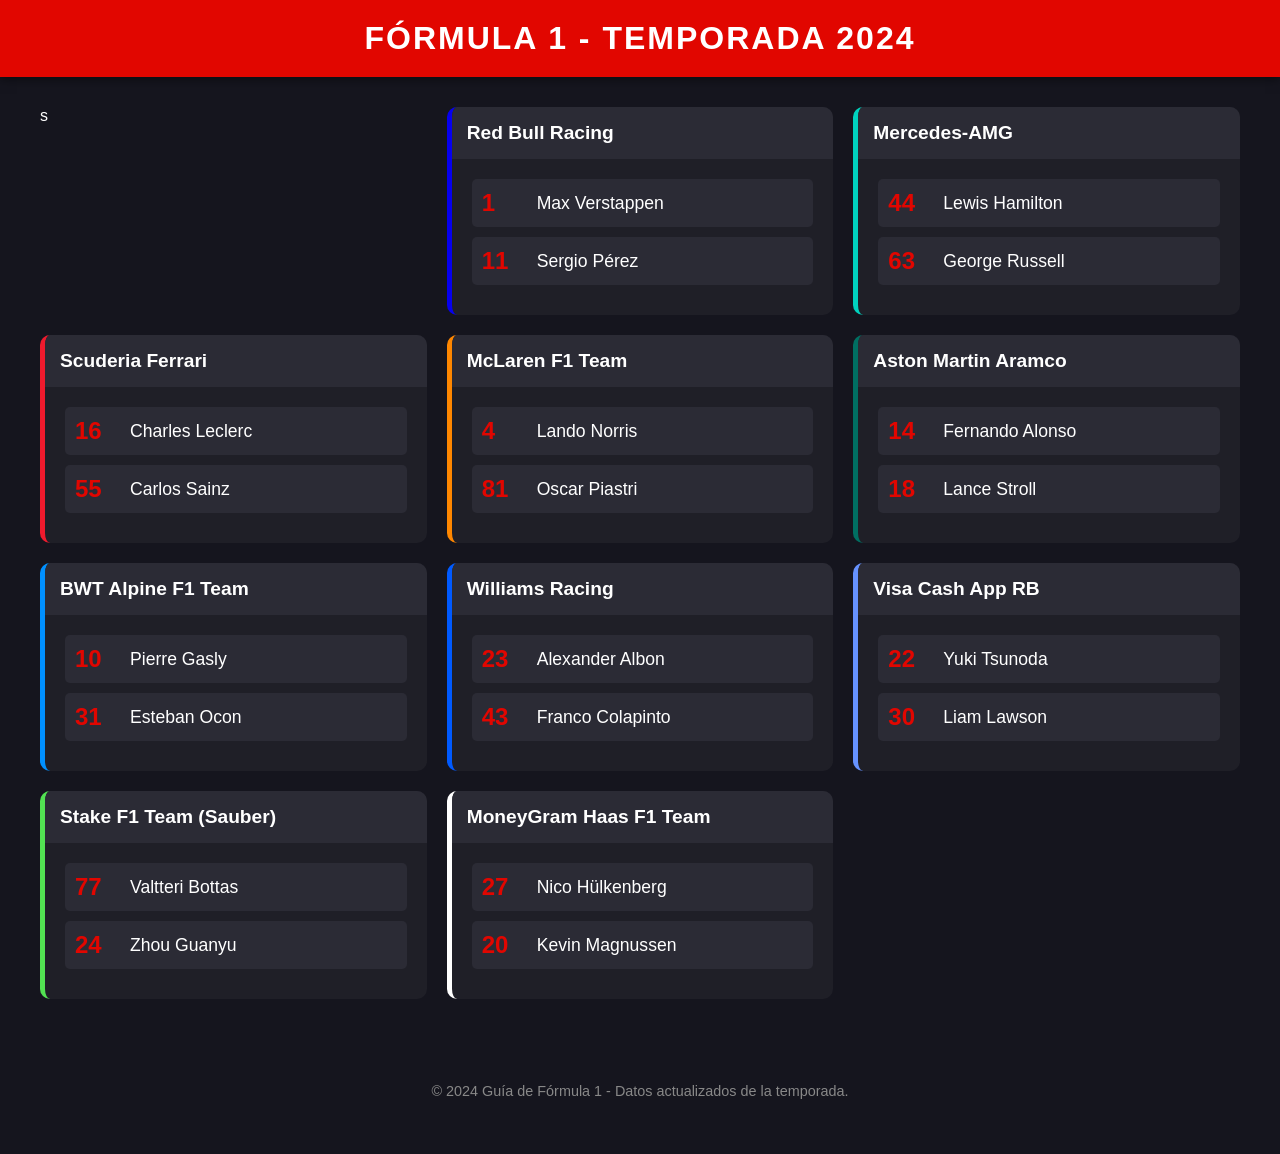
==== index.html @ 4cca75d8 "Primer commmit: archivos de la pagina web de Formula 1" ====
<!DOCTYPE html>
<html lang="es">
<head>
    <meta charset="UTF-8">
    <meta name="viewport" content="width=device-width, initial-scale=1.0">
    <title>Fórmula 1 2024 - Equipos y Pilotos</title>
    <link rel="stylesheet" href="styles_f1.css">
</head>
<body>

<header>
    <h1>Fórmula 1 - Temporada 2024</h1>
</header>

<div class="container">
    <!-- Red Bull -->s
    <div class="team-card team-redbull">
        <div class="team-header">
            <span class="team-name">Red Bull Racing</span>
        </div>
        <div class="drivers-list">
            <div class="driver">
                <span class="driver-number">1</span>
                <div class="driver-info"><span class="driver-name">Max Verstappen</span></div>
            </div>
            <div class="driver">
                <span class="driver-number">11</span>
                <div class="driver-info"><span class="driver-name">Sergio Pérez</span></div>
            </div>
        </div>
    </div>

    <!-- Mercedes -->
    <div class="team-card team-mercedes">
        <div class="team-header">
            <span class="team-name">Mercedes-AMG</span>
        </div>
        <div class="drivers-list">
            <div class="driver">
                <span class="driver-number">44</span>
                <div class="driver-info"><span class="driver-name">Lewis Hamilton</span></div>
            </div>
            <div class="driver">
                <span class="driver-number">63</span>
                <div class="driver-info"><span class="driver-name">George Russell</span></div>
            </div>
        </div>
    </div>

    <!-- Ferrari -->
    <div class="team-card team-ferrari">
        <div class="team-header">
            <span class="team-name">Scuderia Ferrari</span>
        </div>
        <div class="drivers-list">
            <div class="driver">
                <span class="driver-number">16</span>
                <div class="driver-info"><span class="driver-name">Charles Leclerc</span></div>
            </div>
            <div class="driver">
                <span class="driver-number">55</span>
                <div class="driver-info"><span class="driver-name">Carlos Sainz</span></div>
            </div>
        </div>
    </div>

    <!-- McLaren -->
    <div class="team-card team-mclaren">
        <div class="team-header">
            <span class="team-name">McLaren F1 Team</span>
        </div>
        <div class="drivers-list">
            <div class="driver">
                <span class="driver-number">4</span>
                <div class="driver-info"><span class="driver-name">Lando Norris</span></div>
            </div>
            <div class="driver">
                <span class="driver-number">81</span>
                <div class="driver-info"><span class="driver-name">Oscar Piastri</span></div>
            </div>
        </div>
    </div>

    <!-- Aston Martin -->
    <div class="team-card team-aston">
        <div class="team-header">
            <span class="team-name">Aston Martin Aramco</span>
        </div>
        <div class="drivers-list">
            <div class="driver">
                <span class="driver-number">14</span>
                <div class="driver-info"><span class="driver-name">Fernando Alonso</span></div>
            </div>
            <div class="driver">
                <span class="driver-number">18</span>
                <div class="driver-info"><span class="driver-name">Lance Stroll</span></div>
            </div>
        </div>
    </div>

    <!-- Alpine -->
    <div class="team-card team-alpine">
        <div class="team-header">
            <span class="team-name">BWT Alpine F1 Team</span>
        </div>
        <div class="drivers-list">
            <div class="driver">
                <span class="driver-number">10</span>
                <div class="driver-info"><span class="driver-name">Pierre Gasly</span></div>
            </div>
            <div class="driver">
                <span class="driver-number">31</span>
                <div class="driver-info"><span class="driver-name">Esteban Ocon</span></div>
            </div>
        </div>
    </div>

    <!-- Williams -->
    <div class="team-card team-williams">
        <div class="team-header">
            <span class="team-name">Williams Racing</span>
        </div>
        <div class="drivers-list">
            <div class="driver">
                <span class="driver-number">23</span>
                <div class="driver-info"><span class="driver-name">Alexander Albon</span></div>
            </div>
            <div class="driver">
                <span class="driver-number">43</span>
                <div class="driver-info"><span class="driver-name">Franco Colapinto</span></div>
            </div>
        </div>
    </div>

    <!-- RB -->
    <div class="team-card team-rb">
        <div class="team-header">
            <span class="team-name">Visa Cash App RB</span>
        </div>
        <div class="drivers-list">
            <div class="driver">
                <span class="driver-number">22</span>
                <div class="driver-info"><span class="driver-name">Yuki Tsunoda</span></div>
            </div>
            <div class="driver">
                <span class="driver-number">30</span>
                <div class="driver-info"><span class="driver-name">Liam Lawson</span></div>
            </div>
        </div>
    </div>

    <!-- Sauber -->
    <div class="team-card team-sauber">
        <div class="team-header">
            <span class="team-name">Stake F1 Team (Sauber)</span>
        </div>
        <div class="drivers-list">
            <div class="driver">
                <span class="driver-number">77</span>
                <div class="driver-info"><span class="driver-name">Valtteri Bottas</span></div>
            </div>
            <div class="driver">
                <span class="driver-number">24</span>
                <div class="driver-info"><span class="driver-name">Zhou Guanyu</span></div>
            </div>
        </div>
    </div>

    <!-- Haas -->
    <div class="team-card team-haas">
        <div class="team-header">
            <span class="team-name">MoneyGram Haas F1 Team</span>
        </div>
        <div class="drivers-list">
            <div class="driver">
                <span class="driver-number">27</span>
                <div class="driver-info"><span class="driver-name">Nico Hülkenberg</span></div>
            </div>
            <div class="driver">
                <span class="driver-number">20</span>
                <div class="driver-info"><span class="driver-name">Kevin Magnussen</span></div>
            </div>
        </div>
    </div>
</div>

<div class="footer">
    <p>&copy; 2024 Guía de Fórmula 1 - Datos actualizados de la temporada.</p>
</div>

</body>
</html>
---- styles_f1.css ----
body {
    font-family: 'Segoe UI', Tahoma, Geneva, Verdana, sans-serif;
    background-color: #15151e;
    color: #ffffff;
    margin: 0;
    padding: 0;
}

header {
    background-color: #e10600;
    padding: 20px;
    text-align: center;
    box-shadow: 0 2px 10px rgba(0,0,0,0.5);
}

h1 {
    margin: 0;
    text-transform: uppercase;
    letter-spacing: 2px;
}

.container {
    max-width: 1200px;
    margin: 30px auto;
    padding: 0 20px;
    display: grid;
    grid-template-columns: repeat(auto-fit, minmax(300px, 1fr));
    gap: 20px;
}

.team-card {
    background-color: #1f1f27;
    border-radius: 10px;
    overflow: hidden;
    transition: transform 0.3s ease;
    border-left: 5px solid transparent;
}

.team-card:hover {
    transform: translateY(-5px);
}

.team-header {
    padding: 15px;
    background-color: #2b2b35;
    display: flex;
    justify-content: space-between;
    align-items: center;
}

.team-name {
    font-size: 1.2em;
    font-weight: bold;
}

.drivers-list {
    padding: 20px;
}

.driver {
    display: flex;
    align-items: center;
    margin-bottom: 10px;
    padding: 10px;
    background-color: #2b2b35;
    border-radius: 5px;
}

.driver-number {
    font-size: 1.5em;
    font-weight: bold;
    color: #e10600;
    margin-right: 15px;
    min-width: 40px;
}

.driver-info {
    flex-grow: 1;
}

.driver-name {
    font-size: 1.1em;
    display: block;
}

.footer {
    text-align: center;
    padding: 40px;
    font-size: 0.9em;
    color: #888;
}

/* Colores específicos por escudería */
.team-redbull { border-left-color: #0600ef; }
.team-mercedes { border-left-color: #00d2be; }
.team-ferrari { border-left-color: #ef1a2d; }
.team-mclaren { border-left-color: #ff8700; }
.team-aston { border-left-color: #006f62; }
.team-alpine { border-left-color: #0090ff; }
.team-williams { border-left-color: #005aff; }
.team-rb { border-left-color: #6692ff; }
.team-sauber { border-left-color: #52e252; }
.team-haas { border-left-color: #ffffff; }
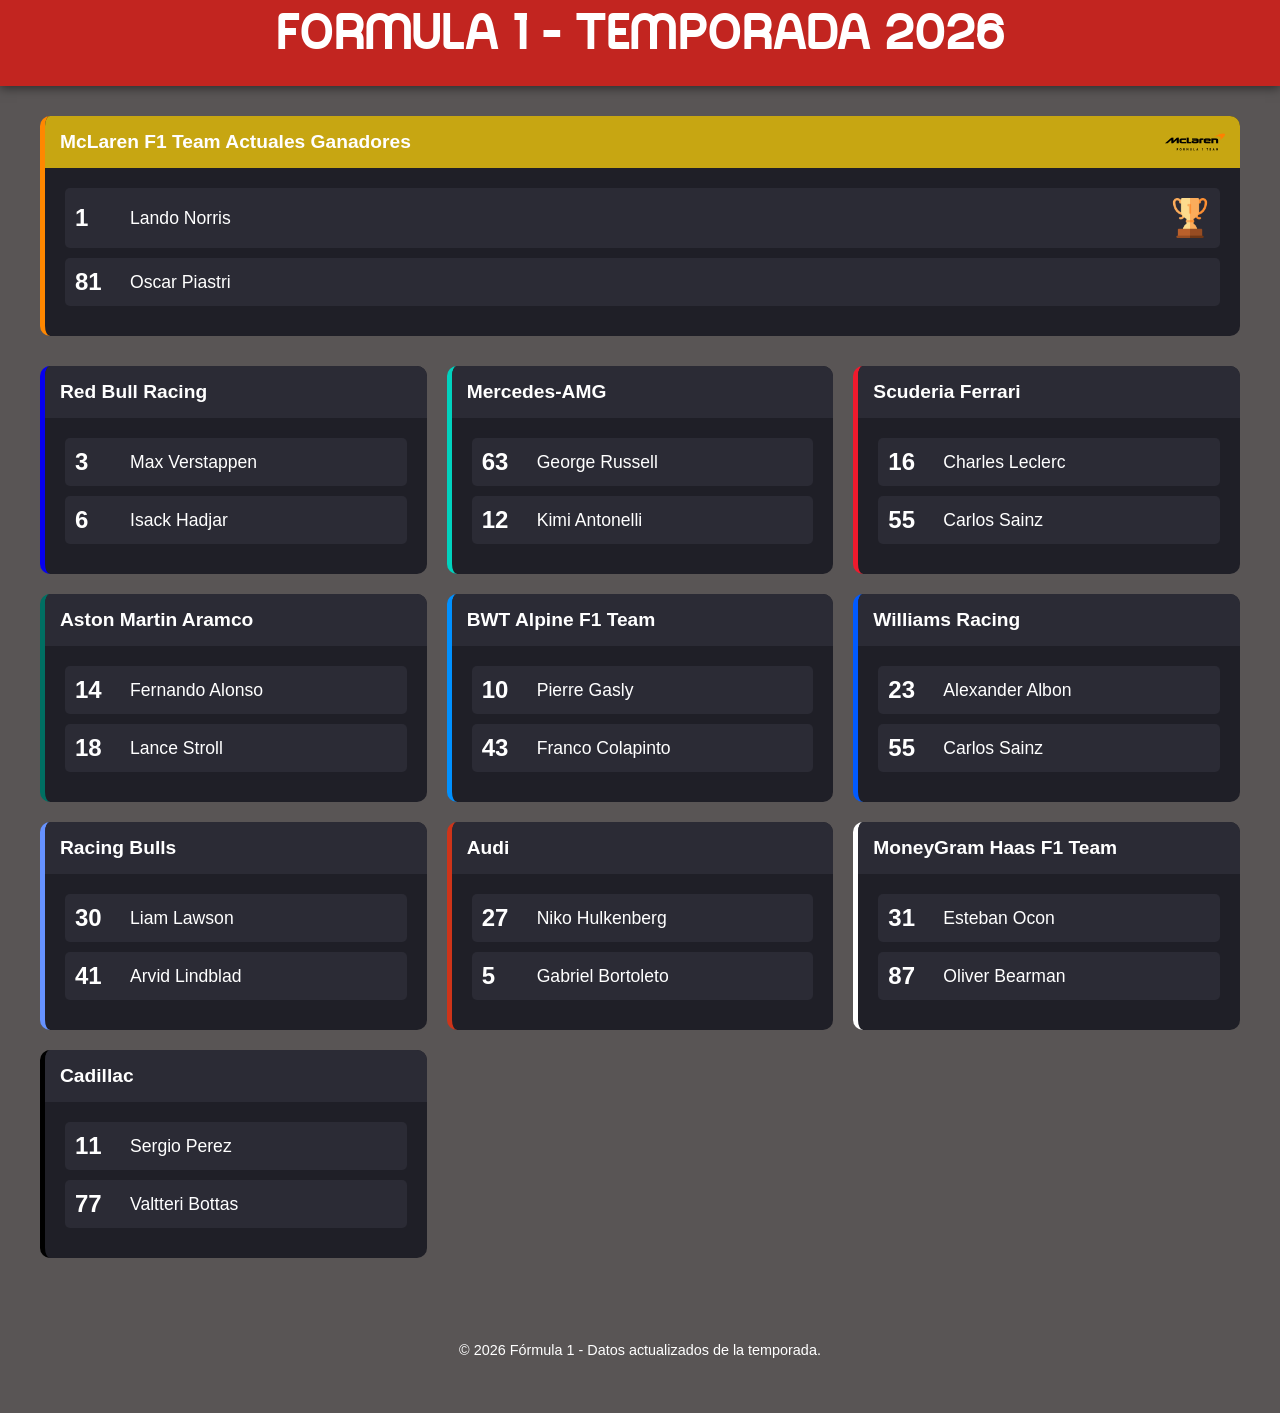
==== commit b4c8b573: "Agregue informacion actualizada y agregue unos logos" ====
--- a/index.html
+++ b/index.html
@@ -3,29 +3,51 @@
 <head>
     <meta charset="UTF-8">
     <meta name="viewport" content="width=device-width, initial-scale=1.0">
-    <title>Fórmula 1 2024 - Equipos y Pilotos</title>
+    <title>Formula 1 2026 - Equipos y Pilotos</title>
     <link rel="stylesheet" href="styles_f1.css">
 </head>
 <body>
 
 <header>
-    <h1>Fórmula 1 - Temporada 2024</h1>
+    <h1>Formula 1 - Temporada 2026</h1>
 </header>
 
+<div class="container2">
+ <!-- McLaren -->
+    <div class="team-card team-mclaren">
+        <div class="team-header2">
+            <span class="team-name">McLaren F1 Team Actuales Ganadores</span>
+            <img src="IMG/McLaren_Racing_logo.svg.png" alt="Logo McLaren" height="20" width="60">
+        </div>
+        <div class="drivers-list">
+            <div class="driver">
+                <span class="driver-number">1</span>
+                <div class="driver-info"><span class="driver-name">Lando Norris</span></div>
+                <img src="IMG/2502694.png" alt="Ganador" width="40" height="40">
+            </div>
+            <div class="driver">
+                <span class="driver-number">81</span>
+                <div class="driver-info"><span class="driver-name">Oscar Piastri</span></div>
+            </div>
+        </div>
+    </div>
+</div>
+
+
 <div class="container">
-    <!-- Red Bull -->s
+    <!-- Red Bull -->
     <div class="team-card team-redbull">
         <div class="team-header">
             <span class="team-name">Red Bull Racing</span>
         </div>
         <div class="drivers-list">
             <div class="driver">
-                <span class="driver-number">1</span>
+                <span class="driver-number">3</span>
                 <div class="driver-info"><span class="driver-name">Max Verstappen</span></div>
             </div>
             <div class="driver">
-                <span class="driver-number">11</span>
-                <div class="driver-info"><span class="driver-name">Sergio Pérez</span></div>
+                <span class="driver-number">6</span>
+                <div class="driver-info"><span class="driver-name">Isack Hadjar</span></div>
             </div>
         </div>
     </div>
@@ -37,13 +59,13 @@
         </div>
         <div class="drivers-list">
             <div class="driver">
-                <span class="driver-number">44</span>
-                <div class="driver-info"><span class="driver-name">Lewis Hamilton</span></div>
-            </div>
-            <div class="driver">
                 <span class="driver-number">63</span>
                 <div class="driver-info"><span class="driver-name">George Russell</span></div>
             </div>
+            <div class="driver">
+                <span class="driver-number">12</span>
+                <div class="driver-info"><span class="driver-name">Kimi Antonelli</span></div>
+            </div>
         </div>
     </div>
 
@@ -64,23 +86,6 @@
         </div>
     </div>
 
-    <!-- McLaren -->
-    <div class="team-card team-mclaren">
-        <div class="team-header">
-            <span class="team-name">McLaren F1 Team</span>
-        </div>
-        <div class="drivers-list">
-            <div class="driver">
-                <span class="driver-number">4</span>
-                <div class="driver-info"><span class="driver-name">Lando Norris</span></div>
-            </div>
-            <div class="driver">
-                <span class="driver-number">81</span>
-                <div class="driver-info"><span class="driver-name">Oscar Piastri</span></div>
-            </div>
-        </div>
-    </div>
-
     <!-- Aston Martin -->
     <div class="team-card team-aston">
         <div class="team-header">
@@ -109,83 +114,102 @@
                 <div class="driver-info"><span class="driver-name">Pierre Gasly</span></div>
             </div>
             <div class="driver">
+                <span class="driver-number">43</span>
+                <div class="driver-info"><span class="driver-name">Franco Colapinto</span></div>
+            </div>
+        </div>
+    </div>
+
+    <!-- Williams -->
+    <div class="team-card team-williams">
+        <div class="team-header">
+            <span class="team-name">Williams Racing</span>
+        </div>
+        <div class="drivers-list">
+            <div class="driver">
+                <span class="driver-number">23</span>
+                <div class="driver-info"><span class="driver-name">Alexander Albon</span></div>
+            </div>
+            <div class="driver">
+                <span class="driver-number">55</span>
+                <div class="driver-info"><span class="driver-name">Carlos Sainz</span></div>
+            </div>
+        </div>
+    </div>
+
+    <!-- RB -->
+    <div class="team-card team-rb">
+        <div class="team-header">
+            <span class="team-name">Racing Bulls</span>
+        </div>
+        <div class="drivers-list">
+            <div class="driver">
+                <span class="driver-number">30</span>
+                <div class="driver-info"><span class="driver-name">Liam Lawson</span></div>
+            </div>
+            <div class="driver">
+                <span class="driver-number">41</span>
+                <div class="driver-info"><span class="driver-name">Arvid Lindblad</span></div>
+            </div>
+        </div>
+    </div>
+
+    <!-- Audi -->
+    <div class="team-card team-audi">
+        <div class="team-header">
+            <span class="team-name">Audi</span>
+        </div>
+        <div class="drivers-list">
+            <div class="driver">
+                <span class="driver-number">27</span>
+                <div class="driver-info"><span class="driver-name">Niko Hulkenberg</span></div>
+            </div>
+            <div class="driver">
+                <span class="driver-number">5</span>
+                <div class="driver-info"><span class="driver-name">Gabriel Bortoleto</span></div>
+            </div>
+        </div>
+    </div>
+
+    <!-- Haas -->
+    <div class="team-card team-haas">
+        <div class="team-header">
+            <span class="team-name">MoneyGram Haas F1 Team</span>
+        </div>
+        <div class="drivers-list">
+            <div class="driver">
                 <span class="driver-number">31</span>
                 <div class="driver-info"><span class="driver-name">Esteban Ocon</span></div>
             </div>
-        </div>
-    </div>
-
-    <!-- Williams -->
-    <div class="team-card team-williams">
-        <div class="team-header">
-            <span class="team-name">Williams Racing</span>
-        </div>
-        <div class="drivers-list">
-            <div class="driver">
-                <span class="driver-number">23</span>
-                <div class="driver-info"><span class="driver-name">Alexander Albon</span></div>
-            </div>
-            <div class="driver">
-                <span class="driver-number">43</span>
-                <div class="driver-info"><span class="driver-name">Franco Colapinto</span></div>
-            </div>
-        </div>
-    </div>
-
-    <!-- RB -->
-    <div class="team-card team-rb">
-        <div class="team-header">
-            <span class="team-name">Visa Cash App RB</span>
-        </div>
-        <div class="drivers-list">
-            <div class="driver">
-                <span class="driver-number">22</span>
-                <div class="driver-info"><span class="driver-name">Yuki Tsunoda</span></div>
-            </div>
-            <div class="driver">
-                <span class="driver-number">30</span>
-                <div class="driver-info"><span class="driver-name">Liam Lawson</span></div>
-            </div>
-        </div>
-    </div>
-
-    <!-- Sauber -->
-    <div class="team-card team-sauber">
-        <div class="team-header">
-            <span class="team-name">Stake F1 Team (Sauber)</span>
-        </div>
-        <div class="drivers-list">
+            <div class="driver">
+                <span class="driver-number">87</span>
+                <div class="driver-info"><span class="driver-name">Oliver Bearman</span></div>
+            </div>
+        </div>
+    </div>
+
+    <!-- Cadillac -->
+    <div class="team-card team-cadillac">
+        <div class="team-header">
+            <span class="team-name">Cadillac</span>
+        </div>
+        <div class="drivers-list">
+            <div class="driver">
+                <span class="driver-number">11</span>
+                <div class="driver-info"><span class="driver-name">Sergio Perez</span></div>
+            </div>
             <div class="driver">
                 <span class="driver-number">77</span>
                 <div class="driver-info"><span class="driver-name">Valtteri Bottas</span></div>
             </div>
-            <div class="driver">
-                <span class="driver-number">24</span>
-                <div class="driver-info"><span class="driver-name">Zhou Guanyu</span></div>
-            </div>
-        </div>
-    </div>
-
-    <!-- Haas -->
-    <div class="team-card team-haas">
-        <div class="team-header">
-            <span class="team-name">MoneyGram Haas F1 Team</span>
-        </div>
-        <div class="drivers-list">
-            <div class="driver">
-                <span class="driver-number">27</span>
-                <div class="driver-info"><span class="driver-name">Nico Hülkenberg</span></div>
-            </div>
-            <div class="driver">
-                <span class="driver-number">20</span>
-                <div class="driver-info"><span class="driver-name">Kevin Magnussen</span></div>
-            </div>
         </div>
     </div>
 </div>
 
+
+
 <div class="footer">
-    <p>&copy; 2024 Guía de Fórmula 1 - Datos actualizados de la temporada.</p>
+    <p>&copy; 2026 Fórmula 1 - Datos actualizados de la temporada.</p>
 </div>
 
 </body>
--- a/styles_f1.css
+++ b/styles_f1.css
@@ -1,25 +1,41 @@
+@font-face {
+    font-family: 'Kangge'; /* Este es el nombre corto que le daremos para usarla */
+    src: url('fonts/Kangge.ttf'); /* Asegúrate de que el nombre del archivo sea EXACTAMENTE igual al que descargaste */
+}
+
 body {
     font-family: 'Segoe UI', Tahoma, Geneva, Verdana, sans-serif;
-    background-color: #15151e;
+    background-color: #3d3939da;
     color: #ffffff;
     margin: 0;
     padding: 0;
 }
 
 header {
-    background-color: #e10600;
-    padding: 20px;
+    background-color: #c22520;
+    padding: 10px;
     text-align: center;
     box-shadow: 0 2px 10px rgba(0,0,0,0.5);
 }
 
 h1 {
+    font-family: 'Kangge', sans-serif; /* Aquí aplicamos la nueva fuente */
     margin: 0;
+    font-size: 3em; /* Puedes hacerla un poco más grande para que luzca más */
     text-transform: uppercase;
     letter-spacing: 2px;
 }
 
 .container {
+    max-width: 1200px;
+    margin: 30px auto;
+    padding: 0 20px;
+    display: grid;
+    grid-template-columns: repeat(auto-fit, minmax(300px, 1fr));
+    gap: 20px;
+}
+
+.container2 {
     max-width: 1200px;
     margin: 30px auto;
     padding: 0 20px;
@@ -48,6 +64,14 @@
     align-items: center;
 }
 
+.team-header2 {
+    padding: 15px;
+    background-color: #c7a612;
+    display: flex;
+    justify-content: space-between;
+    align-items: center;
+}
+
 .team-name {
     font-size: 1.2em;
     font-weight: bold;
@@ -69,7 +93,7 @@
 .driver-number {
     font-size: 1.5em;
     font-weight: bold;
-    color: #e10600;
+    color: #ffffff;
     margin-right: 15px;
     min-width: 40px;
 }
@@ -87,7 +111,7 @@
     text-align: center;
     padding: 40px;
     font-size: 0.9em;
-    color: #888;
+    color: #ffffff;
 }
 
 /* Colores específicos por escudería */
@@ -99,5 +123,6 @@
 .team-alpine { border-left-color: #0090ff; }
 .team-williams { border-left-color: #005aff; }
 .team-rb { border-left-color: #6692ff; }
-.team-sauber { border-left-color: #52e252; }
-.team-haas { border-left-color: #ffffff; }+.team-audi { border-left-color: #ce3419; }
+.team-haas { border-left-color: #ffffff; }
+.team-cadillac { border-left-color: #000000; }
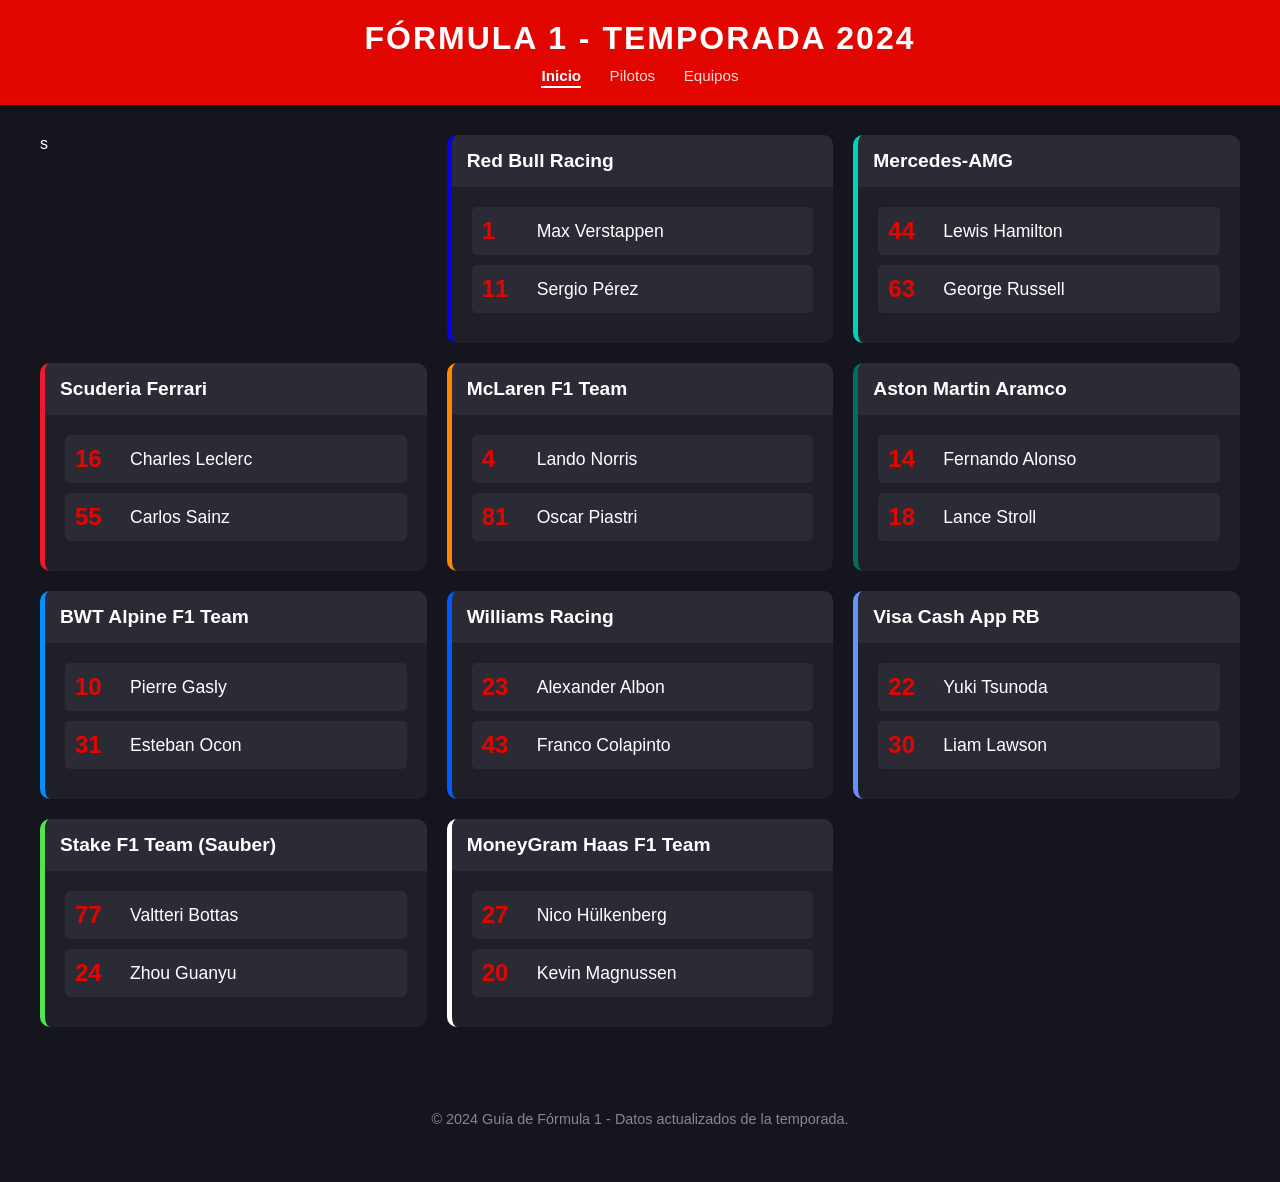
==== commit bed219a9: "Agregando menu de navegacion" ====
--- a/index.html
+++ b/index.html
@@ -3,51 +3,34 @@
 <head>
     <meta charset="UTF-8">
     <meta name="viewport" content="width=device-width, initial-scale=1.0">
-    <title>Formula 1 2026 - Equipos y Pilotos</title>
+    <title>Fórmula 1 2024 - Equipos y Pilotos</title>
     <link rel="stylesheet" href="styles_f1.css">
 </head>
 <body>
 
 <header>
-    <h1>Formula 1 - Temporada 2026</h1>
+    <h1>Fórmula 1 - Temporada 2024</h1>
+    <nav>
+        <a href="index.html" class="active">Inicio</a>
+        <a href="pilotos.html">Pilotos</a>
+        <a href="equipos.html">Equipos</a>
+    </nav>
 </header>
 
-<div class="container2">
- <!-- McLaren -->
-    <div class="team-card team-mclaren">
-        <div class="team-header2">
-            <span class="team-name">McLaren F1 Team Actuales Ganadores</span>
-            <img src="IMG/McLaren_Racing_logo.svg.png" alt="Logo McLaren" height="20" width="60">
-        </div>
-        <div class="drivers-list">
-            <div class="driver">
-                <span class="driver-number">1</span>
-                <div class="driver-info"><span class="driver-name">Lando Norris</span></div>
-                <img src="IMG/2502694.png" alt="Ganador" width="40" height="40">
-            </div>
-            <div class="driver">
-                <span class="driver-number">81</span>
-                <div class="driver-info"><span class="driver-name">Oscar Piastri</span></div>
-            </div>
-        </div>
-    </div>
-</div>
-
-
 <div class="container">
-    <!-- Red Bull -->
+    <!-- Red Bull -->s
     <div class="team-card team-redbull">
         <div class="team-header">
             <span class="team-name">Red Bull Racing</span>
         </div>
         <div class="drivers-list">
             <div class="driver">
-                <span class="driver-number">3</span>
+                <span class="driver-number">1</span>
                 <div class="driver-info"><span class="driver-name">Max Verstappen</span></div>
             </div>
             <div class="driver">
-                <span class="driver-number">6</span>
-                <div class="driver-info"><span class="driver-name">Isack Hadjar</span></div>
+                <span class="driver-number">11</span>
+                <div class="driver-info"><span class="driver-name">Sergio Pérez</span></div>
             </div>
         </div>
     </div>
@@ -59,12 +42,12 @@
         </div>
         <div class="drivers-list">
             <div class="driver">
+                <span class="driver-number">44</span>
+                <div class="driver-info"><span class="driver-name">Lewis Hamilton</span></div>
+            </div>
+            <div class="driver">
                 <span class="driver-number">63</span>
                 <div class="driver-info"><span class="driver-name">George Russell</span></div>
-            </div>
-            <div class="driver">
-                <span class="driver-number">12</span>
-                <div class="driver-info"><span class="driver-name">Kimi Antonelli</span></div>
             </div>
         </div>
     </div>
@@ -82,6 +65,23 @@
             <div class="driver">
                 <span class="driver-number">55</span>
                 <div class="driver-info"><span class="driver-name">Carlos Sainz</span></div>
+            </div>
+        </div>
+    </div>
+
+    <!-- McLaren -->
+    <div class="team-card team-mclaren">
+        <div class="team-header">
+            <span class="team-name">McLaren F1 Team</span>
+        </div>
+        <div class="drivers-list">
+            <div class="driver">
+                <span class="driver-number">4</span>
+                <div class="driver-info"><span class="driver-name">Lando Norris</span></div>
+            </div>
+            <div class="driver">
+                <span class="driver-number">81</span>
+                <div class="driver-info"><span class="driver-name">Oscar Piastri</span></div>
             </div>
         </div>
     </div>
@@ -114,8 +114,8 @@
                 <div class="driver-info"><span class="driver-name">Pierre Gasly</span></div>
             </div>
             <div class="driver">
-                <span class="driver-number">43</span>
-                <div class="driver-info"><span class="driver-name">Franco Colapinto</span></div>
+                <span class="driver-number">31</span>
+                <div class="driver-info"><span class="driver-name">Esteban Ocon</span></div>
             </div>
         </div>
     </div>
@@ -131,8 +131,8 @@
                 <div class="driver-info"><span class="driver-name">Alexander Albon</span></div>
             </div>
             <div class="driver">
-                <span class="driver-number">55</span>
-                <div class="driver-info"><span class="driver-name">Carlos Sainz</span></div>
+                <span class="driver-number">43</span>
+                <div class="driver-info"><span class="driver-name">Franco Colapinto</span></div>
             </div>
         </div>
     </div>
@@ -140,33 +140,33 @@
     <!-- RB -->
     <div class="team-card team-rb">
         <div class="team-header">
-            <span class="team-name">Racing Bulls</span>
+            <span class="team-name">Visa Cash App RB</span>
         </div>
         <div class="drivers-list">
+            <div class="driver">
+                <span class="driver-number">22</span>
+                <div class="driver-info"><span class="driver-name">Yuki Tsunoda</span></div>
+            </div>
             <div class="driver">
                 <span class="driver-number">30</span>
                 <div class="driver-info"><span class="driver-name">Liam Lawson</span></div>
             </div>
-            <div class="driver">
-                <span class="driver-number">41</span>
-                <div class="driver-info"><span class="driver-name">Arvid Lindblad</span></div>
-            </div>
         </div>
     </div>
 
-    <!-- Audi -->
-    <div class="team-card team-audi">
+    <!-- Sauber -->
+    <div class="team-card team-sauber">
         <div class="team-header">
-            <span class="team-name">Audi</span>
+            <span class="team-name">Stake F1 Team (Sauber)</span>
         </div>
         <div class="drivers-list">
             <div class="driver">
-                <span class="driver-number">27</span>
-                <div class="driver-info"><span class="driver-name">Niko Hulkenberg</span></div>
+                <span class="driver-number">77</span>
+                <div class="driver-info"><span class="driver-name">Valtteri Bottas</span></div>
             </div>
             <div class="driver">
-                <span class="driver-number">5</span>
-                <div class="driver-info"><span class="driver-name">Gabriel Bortoleto</span></div>
+                <span class="driver-number">24</span>
+                <div class="driver-info"><span class="driver-name">Zhou Guanyu</span></div>
             </div>
         </div>
     </div>
@@ -178,38 +178,19 @@
         </div>
         <div class="drivers-list">
             <div class="driver">
-                <span class="driver-number">31</span>
-                <div class="driver-info"><span class="driver-name">Esteban Ocon</span></div>
+                <span class="driver-number">27</span>
+                <div class="driver-info"><span class="driver-name">Nico Hülkenberg</span></div>
             </div>
             <div class="driver">
-                <span class="driver-number">87</span>
-                <div class="driver-info"><span class="driver-name">Oliver Bearman</span></div>
-            </div>
-        </div>
-    </div>
-
-    <!-- Cadillac -->
-    <div class="team-card team-cadillac">
-        <div class="team-header">
-            <span class="team-name">Cadillac</span>
-        </div>
-        <div class="drivers-list">
-            <div class="driver">
-                <span class="driver-number">11</span>
-                <div class="driver-info"><span class="driver-name">Sergio Perez</span></div>
-            </div>
-            <div class="driver">
-                <span class="driver-number">77</span>
-                <div class="driver-info"><span class="driver-name">Valtteri Bottas</span></div>
+                <span class="driver-number">20</span>
+                <div class="driver-info"><span class="driver-name">Kevin Magnussen</span></div>
             </div>
         </div>
     </div>
 </div>
 
-
-
 <div class="footer">
-    <p>&copy; 2026 Fórmula 1 - Datos actualizados de la temporada.</p>
+    <p>&copy; 2024 Guía de Fórmula 1 - Datos actualizados de la temporada.</p>
 </div>
 
 </body>
--- a/styles_f1.css
+++ b/styles_f1.css
@@ -1,41 +1,50 @@
-@font-face {
-    font-family: 'Kangge'; /* Este es el nombre corto que le daremos para usarla */
-    src: url('fonts/Kangge.ttf'); /* Asegúrate de que el nombre del archivo sea EXACTAMENTE igual al que descargaste */
-}
-
 body {
     font-family: 'Segoe UI', Tahoma, Geneva, Verdana, sans-serif;
-    background-color: #3d3939da;
+    background-color: #15151e;
     color: #ffffff;
     margin: 0;
     padding: 0;
 }
 
 header {
-    background-color: #c22520;
-    padding: 10px;
+    background-color: #e10600;
+    padding: 20px;
     text-align: center;
     box-shadow: 0 2px 10px rgba(0,0,0,0.5);
 }
 
 h1 {
-    font-family: 'Kangge', sans-serif; /* Aquí aplicamos la nueva fuente */
     margin: 0;
-    font-size: 3em; /* Puedes hacerla un poco más grande para que luzca más */
     text-transform: uppercase;
     letter-spacing: 2px;
 }
 
-.container {
-    max-width: 1200px;
-    margin: 30px auto;
-    padding: 0 20px;
-    display: grid;
-    grid-template-columns: repeat(auto-fit, minmax(300px, 1fr));
-    gap: 20px;
+header nav {
+  margin-top: 10px;
 }
 
-.container2 {
+header nav a {
+  color: white;
+  text-decoration: none;
+  margin: 0 12px;
+  font-size: 0.95em;
+  opacity: 0.85;
+  transition: opacity 0.2s ease;
+}
+
+header nav a:hover {
+  opacity: 1;
+  text-decoration: underline;
+}
+
+header nav a.active {
+  opacity: 1;
+  font-weight: bold;
+  border-bottom: 2px solid white;
+  padding-bottom: 2px;
+}
+
+.container {
     max-width: 1200px;
     margin: 30px auto;
     padding: 0 20px;
@@ -64,14 +73,6 @@
     align-items: center;
 }
 
-.team-header2 {
-    padding: 15px;
-    background-color: #c7a612;
-    display: flex;
-    justify-content: space-between;
-    align-items: center;
-}
-
 .team-name {
     font-size: 1.2em;
     font-weight: bold;
@@ -93,7 +94,7 @@
 .driver-number {
     font-size: 1.5em;
     font-weight: bold;
-    color: #ffffff;
+    color: #e10600;
     margin-right: 15px;
     min-width: 40px;
 }
@@ -111,7 +112,7 @@
     text-align: center;
     padding: 40px;
     font-size: 0.9em;
-    color: #ffffff;
+    color: #888;
 }
 
 /* Colores específicos por escudería */
@@ -123,6 +124,5 @@
 .team-alpine { border-left-color: #0090ff; }
 .team-williams { border-left-color: #005aff; }
 .team-rb { border-left-color: #6692ff; }
-.team-audi { border-left-color: #ce3419; }
-.team-haas { border-left-color: #ffffff; }
-.team-cadillac { border-left-color: #000000; }+.team-sauber { border-left-color: #52e252; }
+.team-haas { border-left-color: #ffffff; }
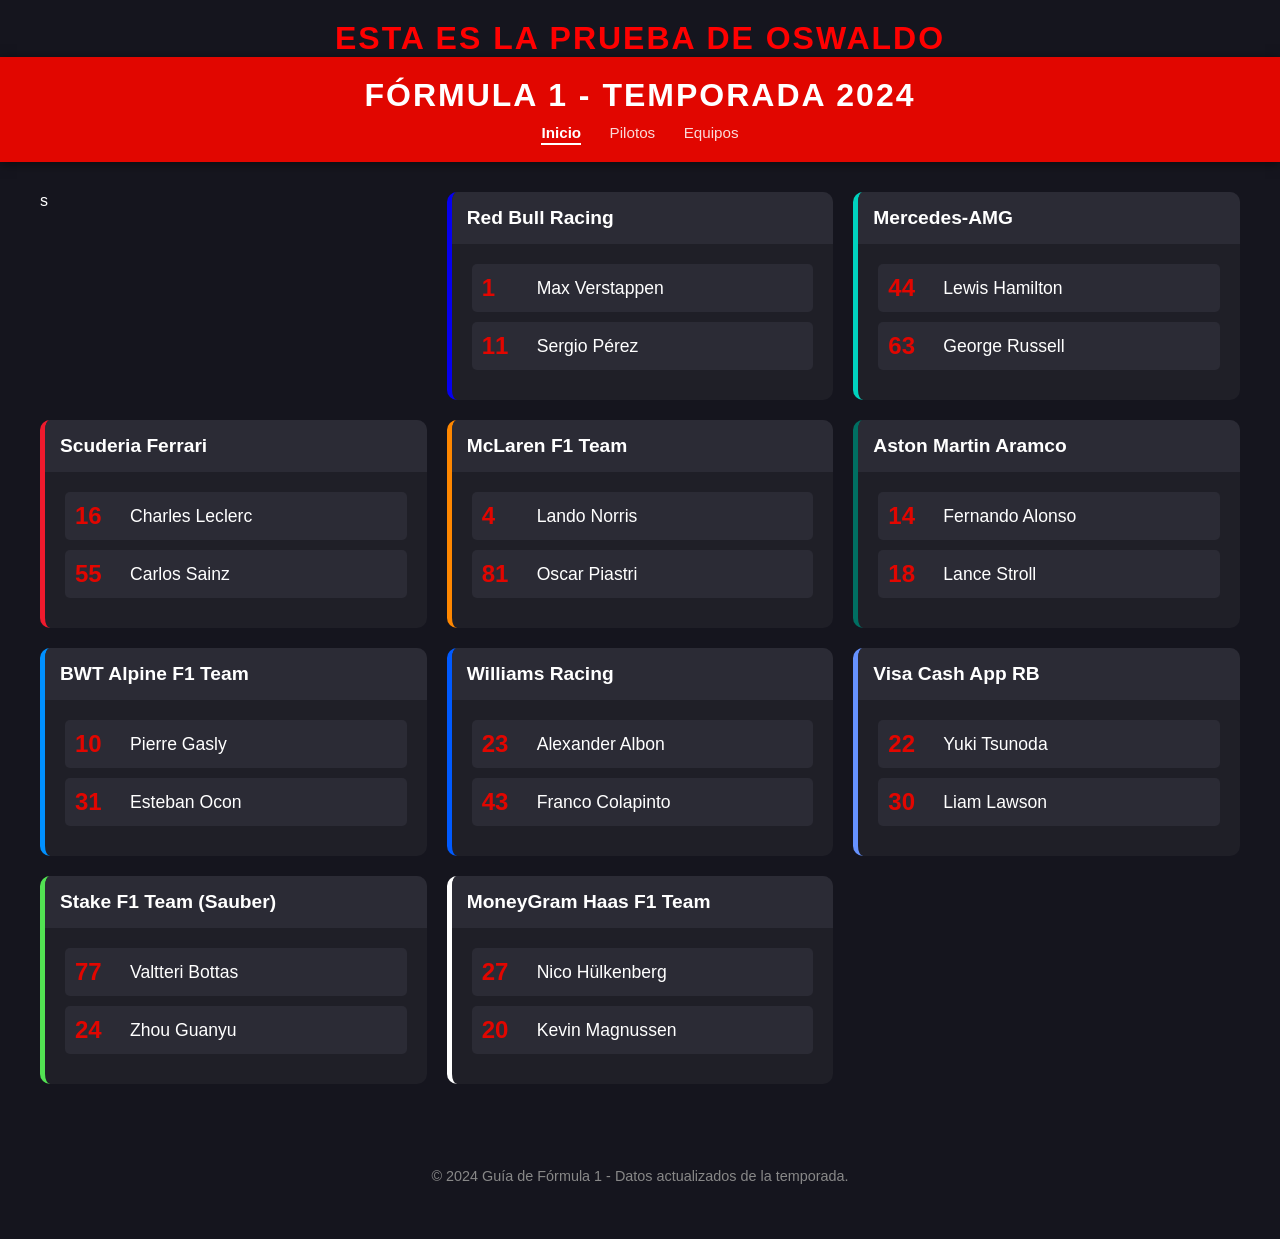
==== commit bffe635d: "Esta es la prueba de Oswaldo" ====
--- a/index.html
+++ b/index.html
@@ -8,6 +8,11 @@
 </head>
 <body>
 
+
+    <h1 style="text-align: center; color: #ff0000; margin-top: 20px;">Esta es la prueba de Oswaldo</h1>
+    
+
+
 <header>
     <h1>Fórmula 1 - Temporada 2024</h1>
     <nav>
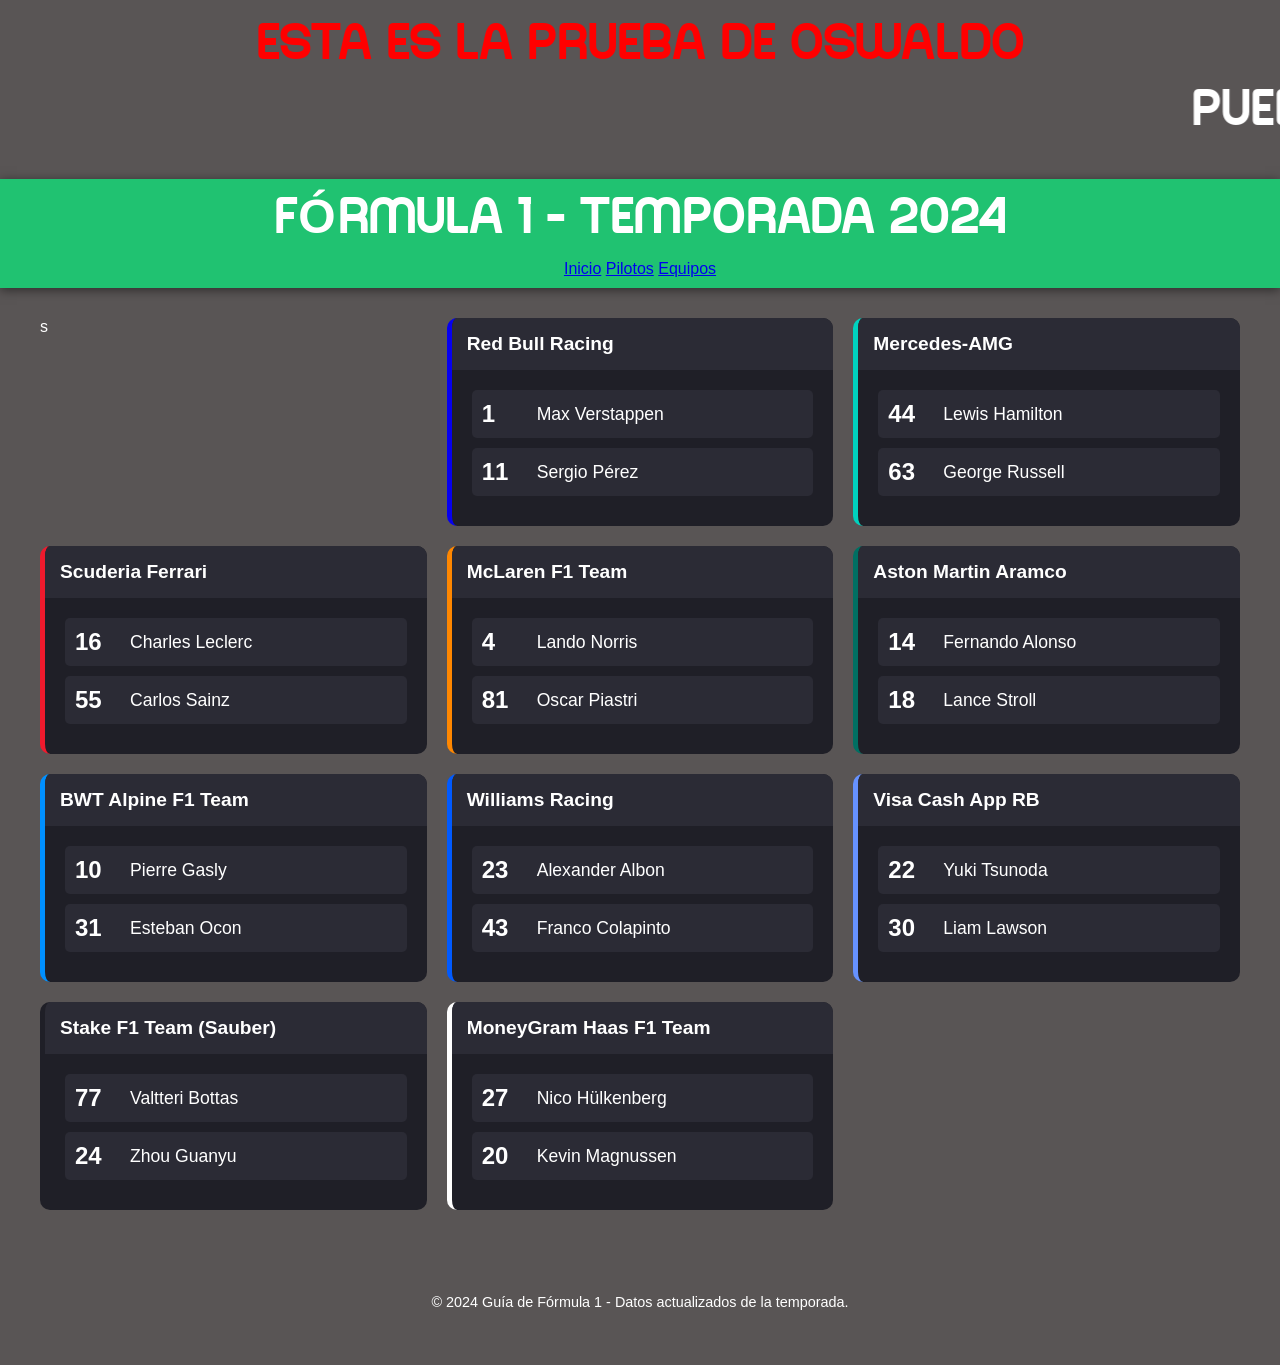
==== commit 10d5e609: "Esta es otra prueba usando Marquee" ====
--- a/index.html
+++ b/index.html
@@ -10,7 +10,7 @@
 
 
     <h1 style="text-align: center; color: #ff0000; margin-top: 20px;">Esta es la prueba de Oswaldo</h1>
-    
+    <h1><marquee>Pueba 2 con Marquee</marquee></h1>
 
 
 <header>
--- a/styles_f1.css
+++ b/styles_f1.css
@@ -1,50 +1,41 @@
+@font-face {
+    font-family: 'Kangge'; /* Este es el nombre corto que le daremos para usarla */
+    src: url('fonts/Kangge.ttf'); /* Asegúrate de que el nombre del archivo sea EXACTAMENTE igual al que descargaste */
+}
+
 body {
     font-family: 'Segoe UI', Tahoma, Geneva, Verdana, sans-serif;
-    background-color: #15151e;
+    background-color: #3d3939da;
     color: #ffffff;
     margin: 0;
     padding: 0;
 }
 
 header {
-    background-color: #e10600;
-    padding: 20px;
+    background-color: #20c271;
+    padding: 10px;
     text-align: center;
     box-shadow: 0 2px 10px rgba(0,0,0,0.5);
 }
 
 h1 {
+    font-family: 'Kangge', sans-serif; /* Aquí aplicamos la nueva fuente */
     margin: 0;
+    font-size: 3em; /* Puedes hacerla un poco más grande para que luzca más */
     text-transform: uppercase;
     letter-spacing: 2px;
 }
 
-header nav {
-  margin-top: 10px;
+.container {
+    max-width: 1200px;
+    margin: 30px auto;
+    padding: 0 20px;
+    display: grid;
+    grid-template-columns: repeat(auto-fit, minmax(300px, 1fr));
+    gap: 20px;
 }
 
-header nav a {
-  color: white;
-  text-decoration: none;
-  margin: 0 12px;
-  font-size: 0.95em;
-  opacity: 0.85;
-  transition: opacity 0.2s ease;
-}
-
-header nav a:hover {
-  opacity: 1;
-  text-decoration: underline;
-}
-
-header nav a.active {
-  opacity: 1;
-  font-weight: bold;
-  border-bottom: 2px solid white;
-  padding-bottom: 2px;
-}
-
-.container {
+.container2 {
     max-width: 1200px;
     margin: 30px auto;
     padding: 0 20px;
@@ -73,6 +64,14 @@
     align-items: center;
 }
 
+.team-header2 {
+    padding: 15px;
+    background-color: #c7a612;
+    display: flex;
+    justify-content: space-between;
+    align-items: center;
+}
+
 .team-name {
     font-size: 1.2em;
     font-weight: bold;
@@ -94,7 +93,7 @@
 .driver-number {
     font-size: 1.5em;
     font-weight: bold;
-    color: #e10600;
+    color: #ffffff;
     margin-right: 15px;
     min-width: 40px;
 }
@@ -112,7 +111,7 @@
     text-align: center;
     padding: 40px;
     font-size: 0.9em;
-    color: #888;
+    color: #ffffff;
 }
 
 /* Colores específicos por escudería */
@@ -124,5 +123,6 @@
 .team-alpine { border-left-color: #0090ff; }
 .team-williams { border-left-color: #005aff; }
 .team-rb { border-left-color: #6692ff; }
-.team-sauber { border-left-color: #52e252; }
-.team-haas { border-left-color: #ffffff; }+.team-audi { border-left-color: #ce3419; }
+.team-haas { border-left-color: #ffffff; }
+.team-cadillac { border-left-color: #000000; }
